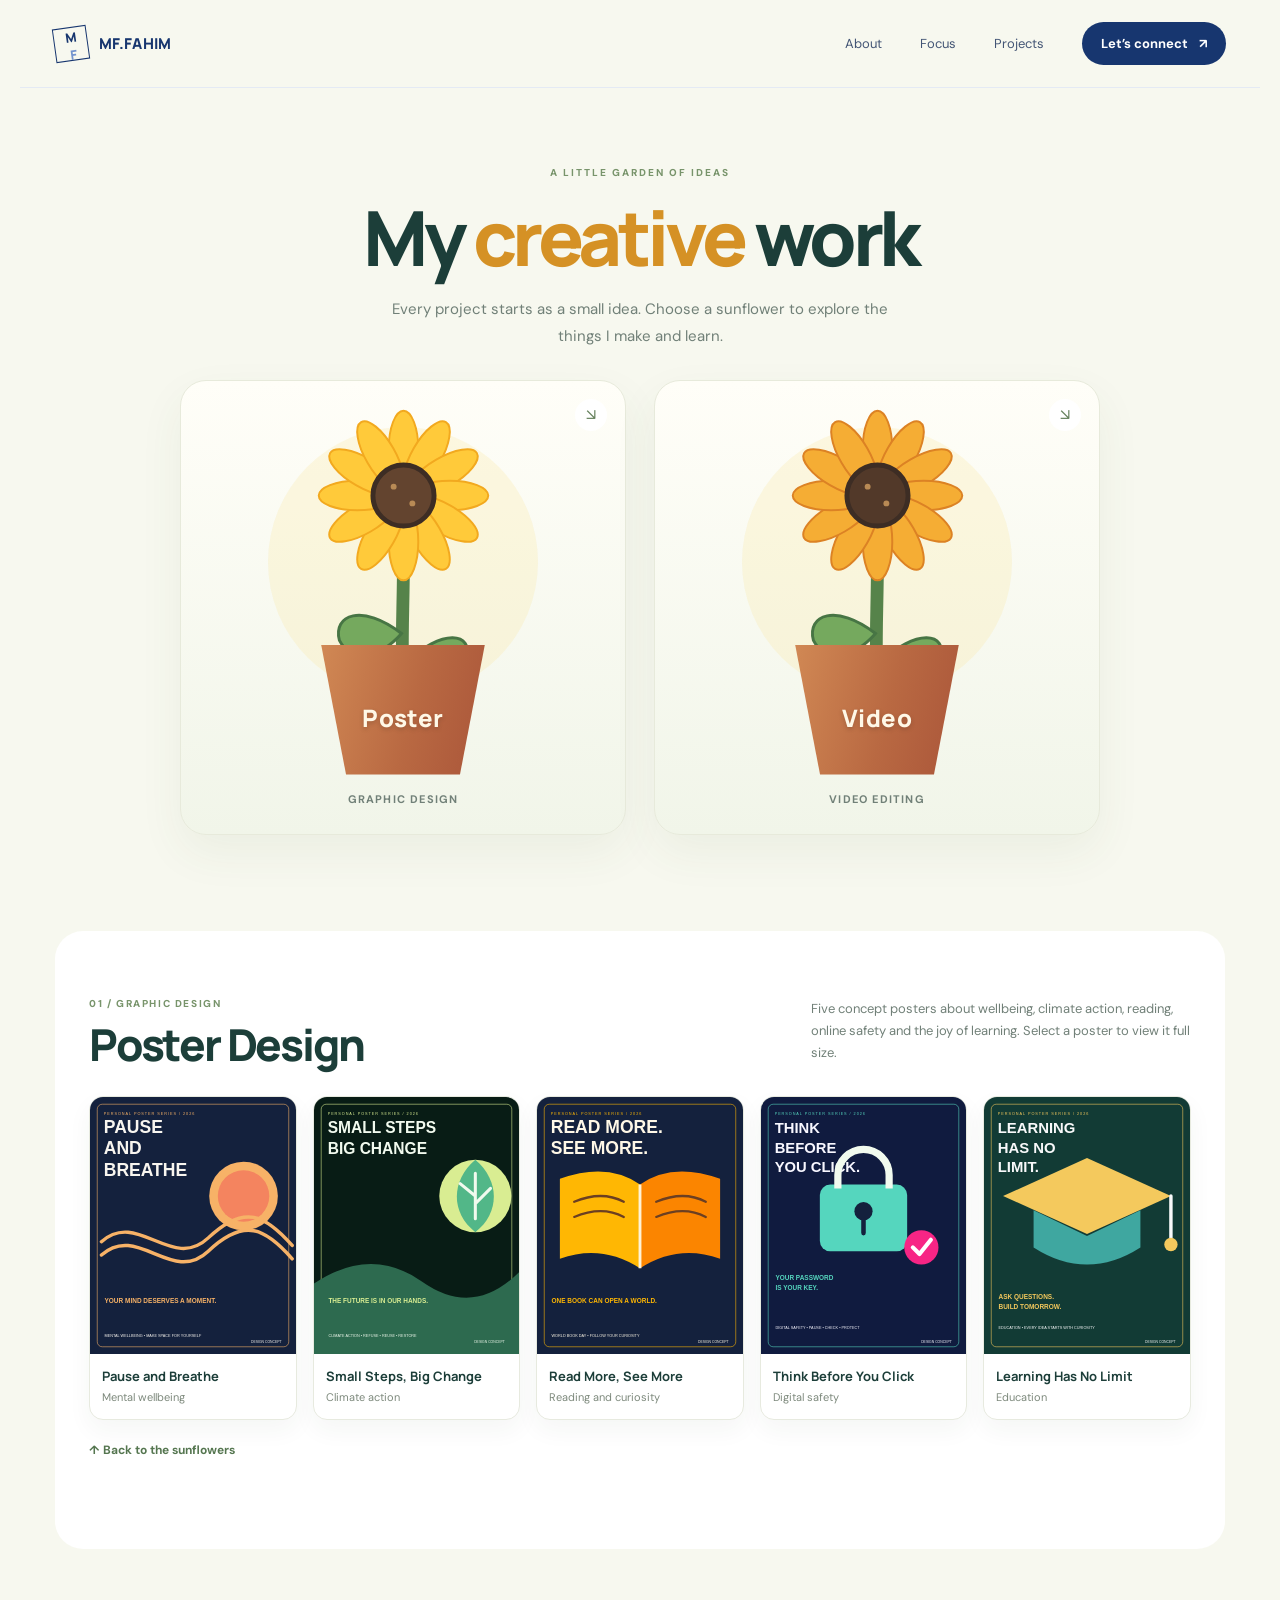
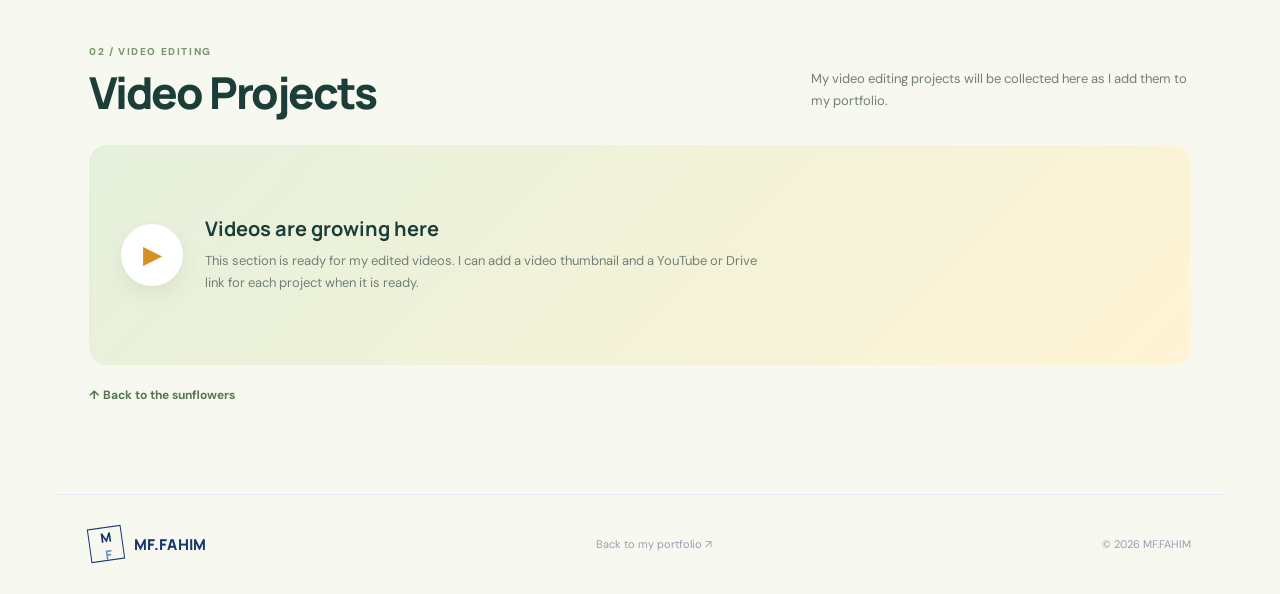
==== work.html @ 8cea23dc "Create sunflower creative work page with poster and video sections" ====
<!DOCTYPE html>
<html lang="en">
<head>
  <meta charset="UTF-8">
  <meta name="viewport" content="width=device-width, initial-scale=1">
  <meta name="description" content="MF.FAHIM's graphic design and video editing portfolio.">
  <meta name="theme-color" content="#f7f8ef">
  <title>My Work — MF.FAHIM</title>
  <link rel="preconnect" href="https://fonts.googleapis.com">
  <link rel="preconnect" href="https://fonts.gstatic.com" crossorigin>
  <link href="https://fonts.googleapis.com/css2?family=DM+Sans:wght@400;500;600;700&family=Manrope:wght@400;500;600;700;800&display=swap" rel="stylesheet">
  <link rel="stylesheet" href="style.css?v=20261106-workpage">
  <style>
    :root{--garden:#f7f8ef;--leaf:#5b8c51;--sun:#ffcf45;--soil:#835c45}
    body{background:var(--garden)}
    .garden-hero{max-width:1170px;margin:auto;padding:78px 34px 66px;text-align:center}
    .garden-kicker{font-size:10px;letter-spacing:.2em;font-weight:800;color:#78946b}
    .garden-hero h1{font:800 clamp(42px,7vw,76px)/1.06 var(--display);letter-spacing:-.06em;color:#1c3e39;margin:18px 0}
    .garden-hero h1 span{color:#d59125}
    .garden-lead{max-width:540px;margin:0 auto;color:#718078;font-size:15px;line-height:1.8}
    .garden-cards{max-width:920px;margin:30px auto 0;display:grid;grid-template-columns:repeat(2,minmax(0,1fr));gap:28px}
    .garden-card{position:relative;min-height:455px;overflow:hidden;border:1px solid #e7eadb;border-radius:26px;background:linear-gradient(180deg,#fffef8,#f1f5e9);box-shadow:0 18px 45px #425a3310;display:flex;flex-direction:column;align-items:center;justify-content:flex-end;padding:16px 18px 28px;transition:transform .25s,box-shadow .25s}
    .garden-card:hover{transform:translateY(-7px);box-shadow:0 24px 50px #425a3325}
    .garden-card::before{content:"";position:absolute;width:270px;height:270px;border-radius:50%;top:46px;background:#f8e7a94d}
    .plant{width:245px;height:345px;position:absolute;top:12px;z-index:1}
    .plant .stem{stroke:#56834a;stroke-width:13;stroke-linecap:round;fill:none}
    .plant .leaf{fill:#75a95e;stroke:#477544;stroke-width:3}
    .plant .petal{fill:#ffca3a;stroke:#f2a91f;stroke-width:2}
    .plant .center{fill:#63442f;stroke:#3d2d24;stroke-width:5}
    .plant-alt .petal{fill:#f5ad34;stroke:#dc8224}
    .plant-alt .center{fill:#523929}
    .pot{position:relative;z-index:2;width:178px;height:130px;margin-bottom:2px;clip-path:polygon(4% 0,96% 0,82% 100%,18% 100%);background:linear-gradient(105deg,#d28a55,#b96942 55%,#a95439);display:grid;place-items:center;padding-top:16px;filter:drop-shadow(0 10px 6px #533c2925)}
    .pot-label{font:800 24px var(--display);letter-spacing:.02em;color:#fff8e7;text-shadow:0 2px 4px #603d2b55}
    .garden-card small{position:relative;z-index:2;margin-top:15px;color:#718078;font-size:11px;letter-spacing:.11em;font-weight:700}
    .garden-card .card-hint{position:absolute;right:18px;top:18px;z-index:3;width:32px;height:32px;border-radius:50%;background:#fff;color:#65815c;display:grid;place-items:center}
    .work-section{max-width:1170px;margin:30px auto 0;padding:66px 34px 90px;scroll-margin-top:28px}
    .work-section:nth-of-type(even){background:#fff;border-radius:28px}
    .work-section-head{display:flex;align-items:end;justify-content:space-between;gap:25px;margin-bottom:28px}
    .work-section-head .eyebrow{color:#78946b;font-size:10px;letter-spacing:.16em;font-weight:800}
    .work-section-head h2{font:800 clamp(30px,4vw,44px)/1.1 var(--display);letter-spacing:-.05em;color:#1c3e39;margin:10px 0 0}
    .work-section-head p{max-width:380px;color:#718078;font-size:13px;line-height:1.7;margin:0 0 4px}
    .poster-grid{display:grid;grid-template-columns:repeat(5,minmax(0,1fr));gap:16px}
    .poster-card{background:#fff;border:1px solid #e7eadf;border-radius:14px;overflow:hidden;box-shadow:0 10px 25px #3247330c;transition:transform .2s,box-shadow .2s}
    .poster-card:hover{transform:translateY(-5px);box-shadow:0 18px 34px #3247331e}
    .poster-card a{display:block;background:#edf0e6}
    .poster-card img{display:block;width:100%;aspect-ratio:4/5;object-fit:cover}
    .poster-card h3{font:700 13px/1.4 var(--display);color:#1c3e39;margin:13px 12px 5px}
    .poster-card p{font-size:11px;color:#7d897c;margin:0 12px 15px}
    .video-panel{min-height:220px;padding:32px;border-radius:18px;background:linear-gradient(135deg,#e5f0dc,#fff4d5);display:flex;align-items:center;gap:22px}
    .video-icon{flex:none;width:62px;height:62px;border-radius:50%;display:grid;place-items:center;background:#fff;color:#d59125;font-size:25px;box-shadow:0 8px 20px #354e2c14}
    .video-panel h3{font:700 20px var(--display);color:#1c3e39;margin:0 0 8px}
    .video-panel p{font-size:13px;line-height:1.7;color:#718078;margin:0;max-width:570px}
    .back-top{display:inline-block;margin-top:22px;color:#557650;font-size:12px;font-weight:700}
    @media(max-width:900px){.poster-grid{grid-template-columns:repeat(3,minmax(0,1fr))}.garden-cards{max-width:760px}}
    @media(max-width:600px){.garden-hero{padding:55px 20px 40px}.garden-cards{gap:12px}.garden-card{min-height:345px;padding-left:8px;padding-right:8px;border-radius:18px}.plant{width:180px;height:270px;top:8px}.garden-card::before{width:190px;height:190px;top:35px}.pot{width:142px;height:105px}.pot-label{font-size:19px}.garden-card small{font-size:9px;letter-spacing:.06em}.garden-card .card-hint{right:10px;top:10px;width:27px;height:27px}.work-section{padding:48px 20px 60px;margin-top:12px}.work-section-head{display:block}.work-section-head p{margin-top:10px}.poster-grid{grid-template-columns:repeat(2,minmax(0,1fr));gap:11px}.video-panel{align-items:flex-start;padding:22px 18px}.video-icon{width:48px;height:48px}.video-panel h3{font-size:17px}}
  </style>
</head>
<body>
  <header class="site-header">
    <a class="brand" href="index.html" aria-label="Back to MF.FAHIM home"><span class="brand-mark">M<span>F</span></span><span>MF.FAHIM</span></a>
    <nav class="nav" aria-label="Main navigation"><a href="index.html#about">About</a><a href="index.html#focus">Focus</a><a href="index.html#projects">Projects</a><a class="nav-contact" href="index.html#contact">Let’s connect <span>↗</span></a></nav>
  </header>
  <main>
    <section class="garden-hero" id="top">
      <div class="garden-kicker">A LITTLE GARDEN OF IDEAS</div>
      <h1>My <span>creative</span> work</h1>
      <p class="garden-lead">Every project starts as a small idea. Choose a sunflower to explore the things I make and learn.</p>
      <div class="garden-cards">
        <a class="garden-card" href="#posters" aria-label="Open Poster Design gallery">
          <span class="card-hint" aria-hidden="true">↘</span>
          <svg class="plant" viewBox="0 0 240 350" aria-hidden="true">
            <path class="stem" d="M120 165 C120 220 117 263 120 305"/>
            <path class="leaf" d="M118 244 C78 213 48 225 55 251 C67 274 96 269 118 244Z"/>
            <path class="leaf" d="M121 275 C160 237 191 244 184 269 C175 292 145 295 121 275Z"/>
            <g transform="translate(120 104)"><g class="petal">
              <ellipse cy="-47" rx="15" ry="39"/><ellipse cy="-47" rx="15" ry="39" transform="rotate(30)"/><ellipse cy="-47" rx="15" ry="39" transform="rotate(60)"/><ellipse cy="-47" rx="15" ry="39" transform="rotate(90)"/><ellipse cy="-47" rx="15" ry="39" transform="rotate(120)"/><ellipse cy="-47" rx="15" ry="39" transform="rotate(150)"/><ellipse cy="-47" rx="15" ry="39" transform="rotate(180)"/><ellipse cy="-47" rx="15" ry="39" transform="rotate(210)"/><ellipse cy="-47" rx="15" ry="39" transform="rotate(240)"/><ellipse cy="-47" rx="15" ry="39" transform="rotate(270)"/><ellipse cy="-47" rx="15" ry="39" transform="rotate(300)"/><ellipse cy="-47" rx="15" ry="39" transform="rotate(330)"/>
            </g><circle class="center" r="31"/><circle cx="-10" cy="-9" r="3" fill="#b88a55"/><circle cx="9" cy="8" r="3" fill="#b88a55"/></g>
          </svg>
          <span class="pot"><span class="pot-label">Poster</span></span>
          <small>GRAPHIC DESIGN</small>
        </a>
        <a class="garden-card" href="#videos" aria-label="Open Video Editing section">
          <span class="card-hint" aria-hidden="true">↘</span>
          <svg class="plant plant-alt" viewBox="0 0 240 350" aria-hidden="true">
            <path class="stem" d="M120 165 C120 220 117 263 120 305"/>
            <path class="leaf" d="M118 244 C78 213 48 225 55 251 C67 274 96 269 118 244Z"/>
            <path class="leaf" d="M121 275 C160 237 191 244 184 269 C175 292 145 295 121 275Z"/>
            <g transform="translate(120 104)"><g class="petal">
              <ellipse cy="-47" rx="15" ry="39"/><ellipse cy="-47" rx="15" ry="39" transform="rotate(30)"/><ellipse cy="-47" rx="15" ry="39" transform="rotate(60)"/><ellipse cy="-47" rx="15" ry="39" transform="rotate(90)"/><ellipse cy="-47" rx="15" ry="39" transform="rotate(120)"/><ellipse cy="-47" rx="15" ry="39" transform="rotate(150)"/><ellipse cy="-47" rx="15" ry="39" transform="rotate(180)"/><ellipse cy="-47" rx="15" ry="39" transform="rotate(210)"/><ellipse cy="-47" rx="15" ry="39" transform="rotate(240)"/><ellipse cy="-47" rx="15" ry="39" transform="rotate(270)"/><ellipse cy="-47" rx="15" ry="39" transform="rotate(300)"/><ellipse cy="-47" rx="15" ry="39" transform="rotate(330)"/>
            </g><circle class="center" r="31"/><circle cx="-10" cy="-9" r="3" fill="#b88a55"/><circle cx="9" cy="8" r="3" fill="#b88a55"/></g>
          </svg>
          <span class="pot"><span class="pot-label">Video</span></span>
          <small>VIDEO EDITING</small>
        </a>
      </div>
    </section>

    <section class="work-section" id="posters">
      <div class="work-section-head"><div><div class="eyebrow">01 / GRAPHIC DESIGN</div><h2>Poster Design</h2></div><p>Five concept posters about wellbeing, climate action, reading, online safety and the joy of learning. Select a poster to view it full size.</p></div>
      <div class="poster-grid">
        <article class="poster-card"><a href="posters/01_pause-and-breathe.svg" target="_blank" rel="noopener noreferrer"><img src="posters/01_pause-and-breathe.svg" alt="Pause and Breathe poster about mental wellbeing" loading="lazy"></a><h3>Pause and Breathe</h3><p>Mental wellbeing</p></article>
        <article class="poster-card"><a href="posters/02_small-steps-big-change.svg" target="_blank" rel="noopener noreferrer"><img src="posters/02_small-steps-big-change.svg" alt="Small Steps, Big Change poster about climate action" loading="lazy"></a><h3>Small Steps, Big Change</h3><p>Climate action</p></article>
        <article class="poster-card"><a href="posters/03_read-more-see-more.svg" target="_blank" rel="noopener noreferrer"><img src="posters/03_read-more-see-more.svg" alt="Read More, See More poster celebrating reading" loading="lazy"></a><h3>Read More, See More</h3><p>Reading and curiosity</p></article>
        <article class="poster-card"><a href="posters/04_think-before-you-click.svg" target="_blank" rel="noopener noreferrer"><img src="posters/04_think-before-you-click.svg" alt="Think Before You Click poster about digital safety" loading="lazy"></a><h3>Think Before You Click</h3><p>Digital safety</p></article>
        <article class="poster-card"><a href="posters/05_learning-has-no-limit.svg" target="_blank" rel="noopener noreferrer"><img src="posters/05_learning-has-no-limit.svg" alt="Learning Has No Limit poster about education" loading="lazy"></a><h3>Learning Has No Limit</h3><p>Education</p></article>
      </div>
      <a class="back-top" href="#top">↑ Back to the sunflowers</a>
    </section>

    <section class="work-section" id="videos">
      <div class="work-section-head"><div><div class="eyebrow">02 / VIDEO EDITING</div><h2>Video Projects</h2></div><p>My video editing projects will be collected here as I add them to my portfolio.</p></div>
      <div class="video-panel"><div class="video-icon" aria-hidden="true">▶</div><div><h3>Videos are growing here</h3><p>This section is ready for my edited videos. I can add a video thumbnail and a YouTube or Drive link for each project when it is ready.</p></div></div>
      <a class="back-top" href="#top">↑ Back to the sunflowers</a>
    </section>
  </main>
  <footer class="footer section-wrap"><a class="brand" href="index.html"><span class="brand-mark">M<span>F</span></span><span>MF.FAHIM</span></a><a class="footer-note" href="index.html#projects">Back to my portfolio ↗</a><span class="copyright">© 2026 MF.FAHIM</span></footer>
</body>
</html>
---- style.css ----
:root{--navy:#17366f;--blue:#315da8;--sky:#dce8fb;--ink:#14264a;--muted:#6f7e98;--paper:#f7f9ff;--white:#fff;--line:#e4eaf4;--font:'DM Sans',sans-serif;--display:'Manrope',sans-serif}
*{box-sizing:border-box}html{scroll-behavior:smooth}body{margin:0;background:var(--paper);color:var(--ink);font-family:var(--font);overflow-x:hidden}a{color:inherit;text-decoration:none}.ambient{position:absolute;border-radius:50%;filter:blur(2px);pointer-events:none;z-index:-1}.ambient-one{width:390px;height:390px;right:-160px;top:210px;background:#e8effc}.ambient-two{width:220px;height:220px;left:-140px;top:1000px;background:#eaf0fc}.site-header{height:88px;max-width:1240px;margin:auto;padding:0 34px;display:flex;align-items:center;justify-content:space-between;border-bottom:1px solid var(--line);position:relative;z-index:5}.brand{display:flex;align-items:center;gap:11px;font-family:var(--display);font-weight:800;font-size:15px;letter-spacing:.02em;color:var(--navy)}.brand-mark{width:34px;height:34px;border:1.5px solid var(--navy);display:grid;place-items:center;font-size:13px;letter-spacing:-2px;transform:rotate(-8deg)}.brand-mark span{color:#7293ce}.nav{display:flex;align-items:center;gap:38px;font-size:13px;color:#435575}.nav a{transition:.2s}.nav a:hover{color:var(--blue)}.nav-contact{background:var(--navy);color:white!important;padding:13px 19px;border-radius:30px;font-weight:700}.nav-contact span{margin-left:8px}.menu-toggle{display:none}.section-wrap{max-width:1170px;margin:0 auto;padding-left:34px;padding-right:34px}.hero{min-height:710px;display:grid;grid-template-columns:1.05fr .95fr;align-items:center;position:relative;padding-top:55px;padding-bottom:105px}.eyebrow,.section-label,.hero-meta,.card-top,.card-bottom,.contact-kicker,.project-type,.project-status,.journey-date{font-size:10px;font-weight:700;letter-spacing:.14em}.eyebrow{color:var(--blue);display:flex;align-items:center;gap:10px}.live-dot,.tiny-dot{width:7px;height:7px;background:#6e91d0;border-radius:50%;display:inline-block;box-shadow:0 0 0 5px #e7eefb}.hero h1{font-family:var(--display);font-size:clamp(52px,6.5vw,82px);line-height:1.04;letter-spacing:-.065em;margin:30px 0 22px;color:#17366f;font-weight:800}.hero h1 span,.intro h2 span,.focus-heading h2 span,.projects-heading h2 span,.journey h2 span,.contact h2 span{color:#7392c7}.hero-lead{font-size:17px;line-height:1.8;color:#62718b;max-width:490px}.hero-lead strong{color:var(--navy)}.hero-actions{display:flex;align-items:center;gap:28px;margin-top:34px}.button{display:inline-flex;align-items:center;gap:25px;padding:16px 22px;border-radius:30px;font-weight:700;font-size:13px;transition:transform .2s,box-shadow .2s}.button:hover{transform:translateY(-3px);box-shadow:0 12px 25px #1b3c741c}.button-primary{background:var(--navy);color:white}.button span{font-size:17px}.text-link,.underlined-link{font-size:13px;font-weight:700;color:var(--navy)}.text-link span{margin-left:7px}.hero-meta{display:flex;align-items:center;gap:13px;color:#99a5b8;margin-top:62px;font-size:9px}.hero-meta i{height:3px;width:3px;background:#9aabc5;border-radius:50%}.hero-art{height:440px;display:grid;place-items:center;position:relative}.orbit{position:absolute;border:1px solid #dce5f4;border-radius:50%}.orbit-large{width:420px;height:420px}.orbit-small{width:330px;height:330px;border-style:dashed}.hero-card{width:290px;height:345px;background:white;border:1px solid #e7edf7;border-radius:7px;box-shadow:0 28px 70px #1d3c7019;padding:23px;position:relative;z-index:1;transform:rotate(3deg)}.card-top{display:flex;justify-content:space-between;color:#91a0b7;font-size:8px}.card-star{font-size:20px;color:#7d9bd0}.avatar{height:145px;width:145px;border-radius:50%;margin:22px auto 16px;display:grid;place-items:center;background:linear-gradient(145deg,#e8effb,#c8d8f1);font-family:var(--display);font-size:48px;font-weight:800;color:var(--navy);letter-spacing:-5px}.avatar span{color:#7594c8}.hero-card-name{text-align:center;font-family:var(--display);font-weight:800;font-size:18px;color:var(--navy)}.hero-card-role{text-align:center;color:#8795aa;font-size:11px;margin-top:5px}.card-line{height:1px;background:#edf0f6;margin:20px 0 13px}.card-bottom{display:flex;justify-content:space-between;color:#8d9bb1;font-size:8px}.float-tag{position:absolute;background:white;border:1px solid #e6ecf6;box-shadow:0 12px 35px #233f7010;padding:12px 15px;border-radius:5px;font-size:11px;font-weight:700;color:#536785;z-index:2}.tag-top{top:55px;right:0}.tag-bottom{bottom:50px;left:0}.tiny-dot{width:6px;height:6px;margin-right:8px;box-shadow:none}.scroll-cue{position:absolute;bottom:34px;left:34px;display:flex;align-items:center;gap:12px;color:#9aa7bb;font-size:9px;letter-spacing:.16em;font-weight:700}.scroll-cue span{height:34px;width:1px;background:#a9bad7}.section-label{display:flex;align-items:center;gap:18px;color:#8191aa}.label-line{height:1px;background:#dfe6f1;flex:1}.intro,.focus,.projects,.journey{padding-top:115px;padding-bottom:115px}.intro-grid,.journey-grid{display:grid;grid-template-columns:1fr 1fr;gap:90px;margin-top:55px}.intro h2,.focus-heading h2,.projects-heading h2,.journey h2,.contact h2{font-family:var(--display);font-size:clamp(38px,4.5vw,58px);letter-spacing:-.06em;line-height:1.12;color:var(--navy);margin:0;font-weight:800}.intro-text{max-width:480px}.intro-text p,.focus-heading>p,.projects-heading>p,.journey-item p,.contact-panel>p{font-size:14px;line-height:1.9;color:#75839a;margin:0 0 17px}.underlined-link{display:inline-block;margin-top:15px;border-bottom:1px solid #9bb0d3;padding-bottom:7px}.underlined-link span{margin-left:10px}.focus{background:#f0f4fb;max-width:none;padding-left:max(34px,calc((100% - 1102px)/2));padding-right:max(34px,calc((100% - 1102px)/2))}.focus-heading,.projects-heading{display:flex;align-items:end;justify-content:space-between;gap:50px;margin:52px 0 45px}.focus-heading>p,.projects-heading>p{max-width:320px;margin-bottom:5px}.focus-grid{display:grid;grid-template-columns:repeat(3,1fr);gap:17px}.focus-card{background:white;border:1px solid #e5ebf5;padding:27px 25px 30px;min-height:250px;position:relative;transition:transform .25s,box-shadow .25s}.focus-card:hover{transform:translateY(-6px);box-shadow:0 18px 35px #1b3c7410}.number{font-size:10px;color:#9aabc5;letter-spacing:.1em}.focus-icon{font-size:25px;color:#7292c9;margin:25px 0 18px}.focus-card h3,.journey-item h3{font-family:var(--display);font-size:18px;color:var(--navy);margin:0 0 10px}.focus-card p{font-size:12px;line-height:1.8;color:#7c899e;max-width:270px}.card-arrow{position:absolute;right:23px;top:22px;color:#8da4ca}.projects-heading{margin-bottom:45px}.project-row{display:grid;grid-template-columns:55px 1fr 130px 25px;align-items:center;gap:20px;padding:26px 0;border-top:1px solid var(--line)}.project-row:last-child{border-bottom:1px solid var(--line)}.project-index{font-size:11px;color:#9aa9bf}.project-type{font-size:9px;color:#8a9dbd}.project-main h3{font-family:var(--display);font-size:22px;color:var(--navy);margin:8px 0 5px}.project-main p{font-size:12px;color:#8390a4;margin:0}.project-status{font-size:8px;color:#7892bd;background:#edf2fb;padding:8px 10px;border-radius:20px;text-align:center}.project-arrow{font-size:20px;color:#6e8fc5}.edit-note{font-size:11px;color:#9aa6b7;margin-top:18px}.journey{background:#fff}.journey-grid{margin-top:55px}.journey-content{border-left:1px solid #dfe6f1;padding-left:30px}.journey-item{display:flex;gap:19px;position:relative;padding-bottom:31px}.journey-item:last-child{padding-bottom:0}.journey-dot{position:absolute;left:-36px;top:4px;width:11px;height:11px;background:#7191c8;border:3px solid white;box-shadow:0 0 0 1px #7191c8;border-radius:50%}.journey-dot.muted{background:#d9e2f1;box-shadow:0 0 0 1px #d9e2f1}.journey-date{font-size:9px;color:#8ca0c0}.journey-item h3{font-size:16px;margin:7px 0}.journey-item p{font-size:12px;margin:0;max-width:430px}.contact{padding-top:30px;padding-bottom:95px}.contact-panel{background:var(--navy);color:white;padding:70px 75px;position:relative;overflow:hidden;border-radius:4px}.contact-kicker{font-size:9px;color:#a9bee3}.contact h2{color:white;margin:23px 0 17px;position:relative;z-index:1}.contact h2 span{color:#a9c2ed}.contact-panel>p{color:#c2cfe5;max-width:440px;position:relative;z-index:1}.button-light{background:white;color:var(--navy);margin-top:15px;position:relative;z-index:1}.contact-decoration{position:absolute;right:55px;bottom:-80px;font-family:var(--display);font-size:270px;font-weight:800;color:#ffffff0b;letter-spacing:-.1em}.footer{min-height:100px;display:flex;align-items:center;justify-content:space-between;border-top:1px solid var(--line)}.footer-note,.copyright{font-size:11px;color:#94a0b3}.reveal{opacity:0;transform:translateY(18px);transition:opacity .7s ease,transform .7s ease}.reveal.visible{opacity:1;transform:translateY(0)}
@media(max-width:760px){.site-header{height:72px;padding:0 22px}.menu-toggle{display:flex;flex-direction:column;gap:5px;border:0;background:none;padding:10px}.menu-toggle span{width:22px;height:2px;background:var(--navy)}.nav{display:none;position:absolute;top:71px;left:0;right:0;background:white;padding:22px;flex-direction:column;gap:22px;align-items:stretch;border-bottom:1px solid var(--line)}.nav.open{display:flex}.nav-contact{text-align:center}.section-wrap{padding-left:23px;padding-right:23px}.hero{grid-template-columns:1fr;padding-top:80px;padding-bottom:95px;min-height:auto}.hero h1{font-size:58px}.hero-art{height:390px;margin-top:25px}.orbit-large{width:340px;height:340px}.orbit-small{width:270px;height:270px}.hero-card{transform:rotate(2deg) scale(.9)}.tag-top{right:0;top:25px}.tag-bottom{left:0;bottom:28px}.scroll-cue{left:23px;bottom:25px}.intro,.focus,.projects,.journey{padding-top:80px;padding-bottom:80px}.intro-grid,.journey-grid{grid-template-columns:1fr;gap:28px;margin-top:38px}.focus{padding-left:23px;padding-right:23px}.focus-heading,.projects-heading{display:block;margin:38px 0 32px}.focus-heading>p,.projects-heading>p{margin-top:20px}.focus-grid{grid-template-columns:1fr}.focus-card{min-height:210px}.project-row{grid-template-columns:28px 1fr 22px;gap:12px}.project-status{display:none}.project-main h3{font-size:19px}.journey-content{margin-left:8px}.contact{padding-bottom:65px}.contact-panel{padding:48px 27px}.contact-decoration{font-size:160px;right:5px;bottom:-45px}.footer{padding-top:25px;padding-bottom:25px;gap:15px;flex-wrap:wrap}.footer-note{order:3;width:100%}}
@media(prefers-reduced-motion:reduce){html{scroll-behavior:auto}.reveal{opacity:1;transform:none;transition:none}*{transition:none!important}}

:focus-visible{outline:3px solid #7392c7;outline-offset:4px}::selection{background:#dce8fb;color:#14264a}.project-main h3 a:hover{color:#5277b4}.footer-note:hover{color:#315da8}

.contact-email{display:inline-block;position:relative;z-index:1;margin:18px 0 0 14px;color:#c2cfe5;font-size:13px}.contact-email:hover{color:#fff}

/* A more vivid, polished selected-work section */
.projects{position:relative;isolation:isolate}
.projects::before{content:"";position:absolute;inset:0 calc((1170px - 100vw)/2);z-index:-1;background:linear-gradient(128deg,#f0f5ff 0%,#f4efff 54%,#fff3e8 100%)}
.projects .section-label{color:#6656a5}
.projects .label-line{background:#d9d3ee}
.projects-heading h2{color:#172f68}
.projects-heading h2 span{color:#7658c7}
.project-row{position:relative;grid-template-columns:55px 1fr 130px 25px;gap:20px;margin:14px 0;padding:27px 24px;background:rgba(255,255,255,.88);border:1px solid rgba(129,111,190,.16);border-radius:14px;box-shadow:0 8px 24px rgba(46,51,102,.06);transition:transform .22s ease,box-shadow .22s ease,border-color .22s ease}
.project-row:first-child,.project-row:last-child{border-top:1px solid rgba(129,111,190,.16);border-bottom:1px solid rgba(129,111,190,.16)}
.project-row::before{content:"";position:absolute;left:0;top:14px;bottom:14px;width:4px;border-radius:0 8px 8px 0;background:linear-gradient(180deg,#4e84ed,#9a6af0)}
.project-row:nth-child(2)::before{background:linear-gradient(180deg,#ff9c61,#e66f9e)}
.project-row:hover{transform:translateY(-4px);box-shadow:0 16px 34px rgba(46,51,102,.12);border-color:rgba(111,91,194,.34)}
.project-index{display:grid;place-items:center;width:34px;height:34px;border-radius:50%;background:#e9efff;color:#486ec0;font-weight:700}
.project-row:nth-child(2) .project-index{background:#fff0e5;color:#d77b47}
.project-type{color:#7665b2}
.project-main h3{margin:8px 0 6px}
.project-main h3 a{transition:color .2s}
.project-main p{line-height:1.6}
.project-status{color:#4566b7;background:#e9efff;padding:9px 11px}
.project-row:nth-child(2) .project-status{color:#bd673f;background:#fff0e5}
.project-arrow{width:30px;height:30px;display:grid;place-items:center;border-radius:50%;background:#f0edfa;color:#795fc4;transition:transform .2s,background .2s}
.project-row:hover .project-arrow{transform:translate(2px,-2px);background:#e7e0fa}
.edit-note{display:none}
@media(max-width:760px){
  .projects::before{inset:0 -23px}
  .project-row{grid-template-columns:34px 1fr 22px;gap:13px;margin:12px 0;padding:21px 15px}
  .project-main h3{font-size:18px}
}
@media(prefers-reduced-motion:reduce){.project-row,.project-arrow{transition:none}}

.poster-jump{display:inline-flex;align-items:center;gap:12px;margin:0 0 28px;padding:12px 17px;border:1px solid #dce5f5;border-radius:30px;background:#fff;color:var(--navy);font-size:12px;font-weight:700;box-shadow:0 7px 20px rgba(46,51,102,.06);transition:transform .2s,border-color .2s}
.poster-jump:hover{transform:translateY(-2px);border-color:#9a83dd}
.poster-jump span{color:#795fc4;font-size:16px}
.poster-gallery{margin:35px 0 72px;padding:32px;background:linear-gradient(135deg,#f1f5ff,#fbf7ff);border:1px solid #e4e8f5;border-radius:18px}
.poster-heading{display:flex;justify-content:space-between;align-items:end;gap:24px;margin-bottom:24px}
.poster-heading h3{font-family:var(--display);font-size:30px;color:var(--navy);margin:8px 0 0}
.poster-heading>p{max-width:330px;margin:0 0 4px;color:#75839a;font-size:13px;line-height:1.7}
.poster-grid{display:grid;grid-template-columns:repeat(5,minmax(0,1fr));gap:16px}
.poster-card{min-width:0;background:#fff;border:1px solid #e7eaf4;border-radius:12px;overflow:hidden;box-shadow:0 8px 22px rgba(36,49,90,.06);transition:transform .2s,box-shadow .2s}
.poster-card:hover{transform:translateY(-5px);box-shadow:0 16px 30px rgba(36,49,90,.13)}
.poster-card a{display:block;background:#eef1f8;overflow:hidden}
.poster-card img{display:block;width:100%;aspect-ratio:4/5;object-fit:cover;transition:transform .3s}
.poster-card:hover img{transform:scale(1.025)}
.poster-card h4{margin:13px 12px 4px;color:var(--navy);font-family:var(--display);font-size:13px;line-height:1.4}
.poster-card p{margin:0 12px 15px;color:#8793a8;font-size:11px}
@media(max-width:900px){.poster-grid{grid-template-columns:repeat(3,minmax(0,1fr))}}
@media(max-width:600px){.poster-gallery{margin:25px 0 55px;padding:20px 15px}.poster-heading{display:block}.poster-heading>p{margin-top:10px}.poster-heading h3{font-size:26px}.poster-grid{grid-template-columns:repeat(2,minmax(0,1fr));gap:11px}.poster-card h4{font-size:12px;margin-left:9px;margin-right:9px}.poster-card p{margin-left:9px;margin-right:9px}}
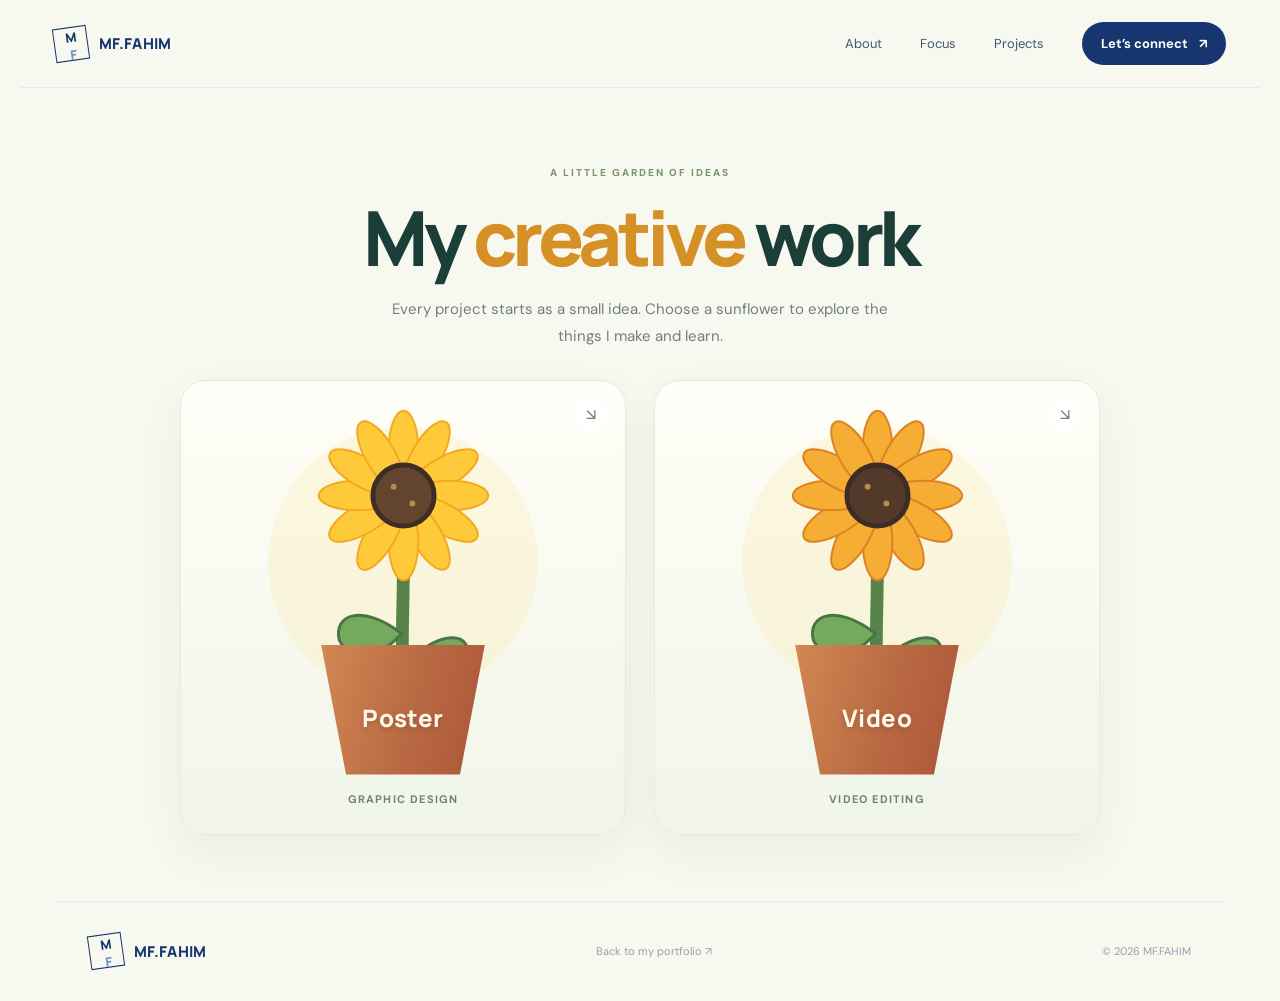
==== commit 061d9ce8: "Link the Poster and Video sunflowers to separate pages" ====
--- a/work.html
+++ b/work.html
@@ -66,7 +66,7 @@
       <h1>My <span>creative</span> work</h1>
       <p class="garden-lead">Every project starts as a small idea. Choose a sunflower to explore the things I make and learn.</p>
       <div class="garden-cards">
-        <a class="garden-card" href="#posters" aria-label="Open Poster Design gallery">
+        <a class="garden-card" href="posters.html" aria-label="Open Poster Design page">
           <span class="card-hint" aria-hidden="true">↘</span>
           <svg class="plant" viewBox="0 0 240 350" aria-hidden="true">
             <path class="stem" d="M120 165 C120 220 117 263 120 305"/>
@@ -79,7 +79,7 @@
           <span class="pot"><span class="pot-label">Poster</span></span>
           <small>GRAPHIC DESIGN</small>
         </a>
-        <a class="garden-card" href="#videos" aria-label="Open Video Editing section">
+        <a class="garden-card" href="videos.html" aria-label="Open Video Editing page">
           <span class="card-hint" aria-hidden="true">↘</span>
           <svg class="plant plant-alt" viewBox="0 0 240 350" aria-hidden="true">
             <path class="stem" d="M120 165 C120 220 117 263 120 305"/>
@@ -95,23 +95,6 @@
       </div>
     </section>
 
-    <section class="work-section" id="posters">
-      <div class="work-section-head"><div><div class="eyebrow">01 / GRAPHIC DESIGN</div><h2>Poster Design</h2></div><p>Five concept posters about wellbeing, climate action, reading, online safety and the joy of learning. Select a poster to view it full size.</p></div>
-      <div class="poster-grid">
-        <article class="poster-card"><a href="posters/01_pause-and-breathe.svg" target="_blank" rel="noopener noreferrer"><img src="posters/01_pause-and-breathe.svg" alt="Pause and Breathe poster about mental wellbeing" loading="lazy"></a><h3>Pause and Breathe</h3><p>Mental wellbeing</p></article>
-        <article class="poster-card"><a href="posters/02_small-steps-big-change.svg" target="_blank" rel="noopener noreferrer"><img src="posters/02_small-steps-big-change.svg" alt="Small Steps, Big Change poster about climate action" loading="lazy"></a><h3>Small Steps, Big Change</h3><p>Climate action</p></article>
-        <article class="poster-card"><a href="posters/03_read-more-see-more.svg" target="_blank" rel="noopener noreferrer"><img src="posters/03_read-more-see-more.svg" alt="Read More, See More poster celebrating reading" loading="lazy"></a><h3>Read More, See More</h3><p>Reading and curiosity</p></article>
-        <article class="poster-card"><a href="posters/04_think-before-you-click.svg" target="_blank" rel="noopener noreferrer"><img src="posters/04_think-before-you-click.svg" alt="Think Before You Click poster about digital safety" loading="lazy"></a><h3>Think Before You Click</h3><p>Digital safety</p></article>
-        <article class="poster-card"><a href="posters/05_learning-has-no-limit.svg" target="_blank" rel="noopener noreferrer"><img src="posters/05_learning-has-no-limit.svg" alt="Learning Has No Limit poster about education" loading="lazy"></a><h3>Learning Has No Limit</h3><p>Education</p></article>
-      </div>
-      <a class="back-top" href="#top">↑ Back to the sunflowers</a>
-    </section>
-
-    <section class="work-section" id="videos">
-      <div class="work-section-head"><div><div class="eyebrow">02 / VIDEO EDITING</div><h2>Video Projects</h2></div><p>My video editing projects will be collected here as I add them to my portfolio.</p></div>
-      <div class="video-panel"><div class="video-icon" aria-hidden="true">▶</div><div><h3>Videos are growing here</h3><p>This section is ready for my edited videos. I can add a video thumbnail and a YouTube or Drive link for each project when it is ready.</p></div></div>
-      <a class="back-top" href="#top">↑ Back to the sunflowers</a>
-    </section>
   </main>
   <footer class="footer section-wrap"><a class="brand" href="index.html"><span class="brand-mark">M<span>F</span></span><span>MF.FAHIM</span></a><a class="footer-note" href="index.html#projects">Back to my portfolio ↗</a><span class="copyright">© 2026 MF.FAHIM</span></footer>
 </body>
